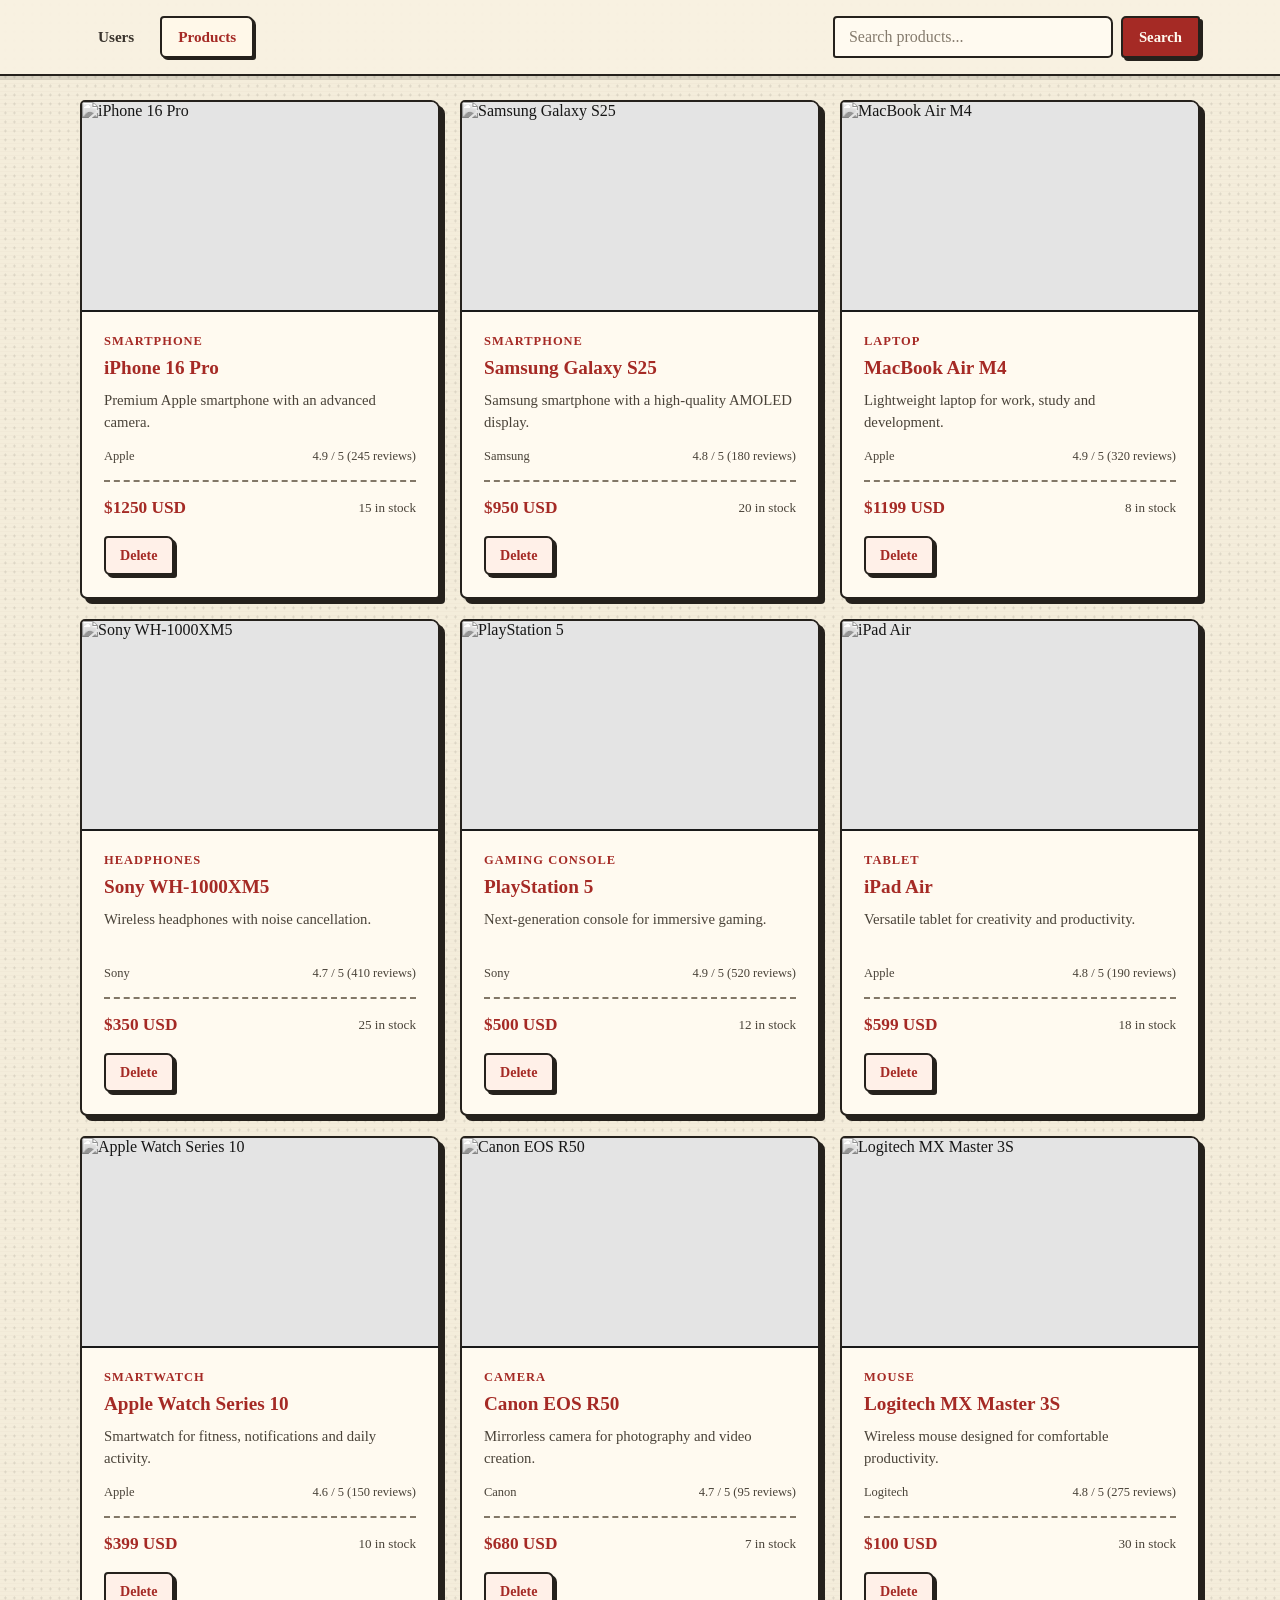
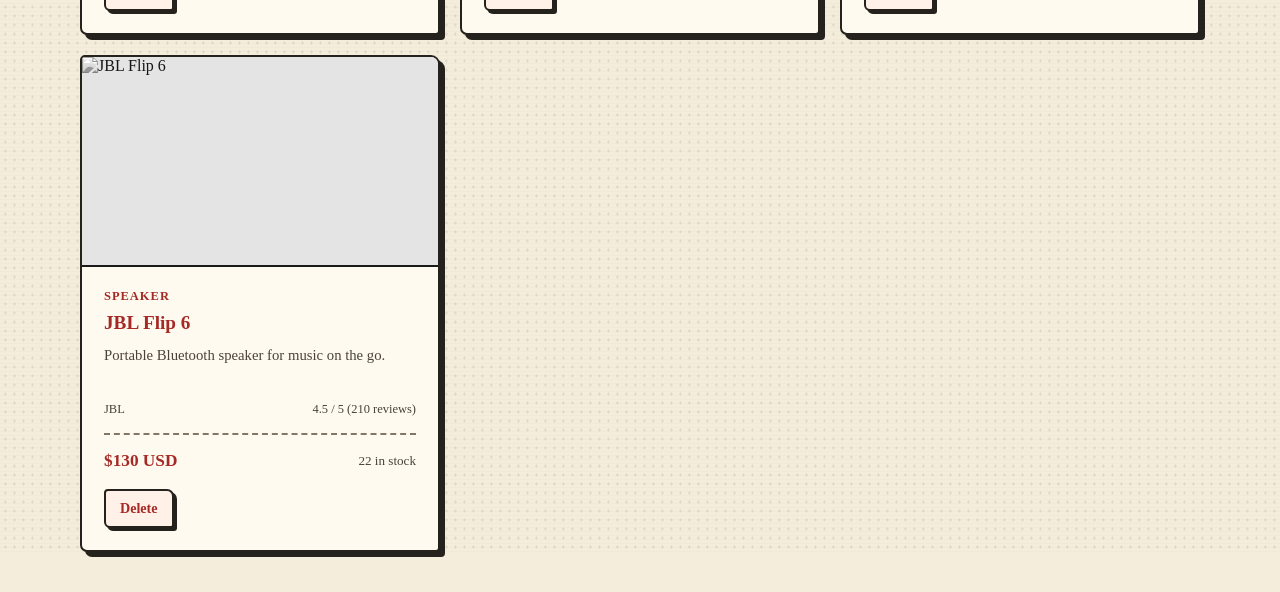
==== pages/prod.html @ b00ac567 "first commit" ====
<!doctype html>
<html lang="en">
  <head>
    <meta charset="UTF-8" />
    <meta name="viewport" content="width=device-width, initial-scale=1.0" />
    <title>Products</title>
    <link rel="stylesheet" href="../css/prod.css" />
  </head>
  <body>
    <header class="site-header">
      <nav class="site-nav">
        <a class="nav-link" href="../index.html">Users</a>
        <a class="nav-link active" href="./prod.html">Products</a>
        <form class="search-wrapper">
          <input
            class="search-input"
            name="search-text"
            type="search"
            placeholder="Search products..."
          />
          <button class="search-button" type="submit">Search</button>
        </form>
      </nav>
    </header>
    <main class="product-wrapper"></main>
    <script type="module" src="../js/prod.js"></script>
  </body>
</html>
---- css/prod.css ----
:root {
  font-family: "Comic Sans MS", "Segoe Print", "Bradley Hand", cursive;
  color: #201d1a;
  background: #f4eddb;
  font-synthesis: none;
  text-rendering: optimizeLegibility;
  -webkit-font-smoothing: antialiased;
  -moz-osx-font-smoothing: grayscale;
}

* {
  box-sizing: border-box;
}

body {
  min-width: 320px;
  min-height: 100vh;
  margin: 0;
  background:
    radial-gradient(circle, rgba(44, 39, 32, 0.11) 1px, transparent 1.4px) 90% 8% / 9px 9px,
    repeating-linear-gradient(0deg, rgba(125, 98, 58, 0.025) 0, rgba(125, 98, 58, 0.025) 1px, transparent 1px, transparent 4px),
    #f4eddb;
}

.site-header {
  position: sticky;
  z-index: 1;
  top: 0;
  padding: 16px 24px;
  border-bottom: 2px solid #25211c;
  background: rgba(248, 241, 225, 0.96);
  box-shadow: 0 4px 0 rgba(37, 33, 28, 0.12);
}

.site-nav {
  display: flex;
  align-items: center;
  width: min(1120px, 100%);
  margin: 0 auto;
  gap: 8px;
  flex-wrap: wrap;
}

.nav-link {
  padding: 10px 16px;
  border: 2px solid transparent;
  border-radius: 4px 7px 3px 6px;
  color: #39332c;
  font-size: 0.95rem;
  font-weight: 700;
  text-decoration: none;
  transition: transform 160ms ease, background-color 160ms ease;
}

.nav-link:hover,
.nav-link.active {
  color: #a52a25;
  background: #fff8e9;
}

.nav-link:hover {
  transform: rotate(-2deg);
}

.nav-link.active {
  border-color: #25211c;
  box-shadow: 2px 2px 0 #25211c;
}

.search-wrapper {
  display: flex;
  margin-left: auto;
  gap: 8px;
}

.search-input {
  width: min(36vw, 280px);
  min-width: 150px;
  padding: 10px 14px;
  border: 2px solid #25211c;
  border-radius: 4px 7px 5px 3px;
  outline: none;
  background: #fffaf0;
  color: #201d1a;
  font: inherit;
  transition: box-shadow 160ms ease, transform 160ms ease;
}

.search-input::placeholder {
  color: #857b6d;
}

.search-input:focus {
  box-shadow: 3px 3px 0 #25211c;
  transform: translate(-1px, -1px);
}

.search-button {
  padding: 10px 16px;
  border: 2px solid #25211c;
  border-radius: 5px 3px 6px 4px;
  background: #a52a25;
  color: #fffaf0;
  cursor: pointer;
  font: inherit;
  font-size: 0.92rem;
  font-weight: 700;
  box-shadow: 3px 3px 0 #25211c;
  transition: transform 160ms ease, box-shadow 160ms ease;
}

.search-button:hover {
  background: #84211d;
  box-shadow: 1px 1px 0 #25211c;
  transform: translate(2px, 2px);
}

.product-wrapper {
  display: grid;
  width: min(1120px, calc(100% - 48px));
  margin: 24px auto 40px;
  grid-template-columns: repeat(auto-fit, minmax(min(100%, 280px), 1fr));
  gap: 20px;
}

.product {
  overflow: hidden;
  border: 2px solid #25211c;
  border-radius: 5px 9px 4px 7px;
  background: #fffaf0;
  box-shadow: 5px 5px 0 #25211c;
  transition: transform 180ms ease, box-shadow 180ms ease;
}

.product:hover {
  transform: translate(-2px, -3px) rotate(-0.5deg);
  box-shadow: 8px 8px 0 #25211c;
}

.product-image {
  display: block;
  width: 100%;
  height: 210px;
  border-bottom: 2px solid #25211c;
  background: #e6dcc5;
  filter: grayscale(1) contrast(1.08);
  object-fit: cover;
}

.product-content {
  padding: 22px;
}

.product-category {
  margin: 0 0 8px;
  color: #a52a25;
  font-size: 0.78rem;
  font-weight: 700;
  letter-spacing: 0.08em;
  text-transform: uppercase;
}

.product h2 {
  margin: 0;
  color: #a52a25;
  font-size: 1.2rem;
}

.product-description {
  min-height: 42px;
  margin: 10px 0 16px;
  color: #494238;
  font-size: 0.92rem;
  line-height: 1.5;
}

.product-details,
.product-footer {
  display: flex;
  align-items: center;
  justify-content: space-between;
  gap: 12px;
}

.product-details {
  padding-bottom: 16px;
  border-bottom: 2px dashed #827767;
  color: #494238;
  font-size: 0.78rem;
}

.product-footer {
  padding-top: 16px;
}

.product-footer strong {
  color: #a52a25;
  font-size: 1.08rem;
}

.product-footer span {
  color: #494238;
  font-size: 0.82rem;
}

.delete-btn {
  margin-top: 18px;
  padding: 9px 14px;
  border: 2px solid #25211c;
  border-radius: 4px 7px 3px 6px;
  background: #fff0e8;
  color: #a52a25;
  cursor: pointer;
  font: inherit;
  font-size: 0.88rem;
  font-weight: 700;
  box-shadow: 3px 3px 0 #25211c;
  transition: transform 160ms ease, box-shadow 160ms ease, background-color 160ms ease;
}

.delete-btn:hover {
  background: #a52a25;
  color: #fffaf0;
  box-shadow: 1px 1px 0 #25211c;
  transform: translate(2px, 2px);
}

@media (max-width: 480px) {
  .site-header {
    padding: 12px 16px;
  }

  .product-wrapper {
    width: calc(100% - 32px);
    margin: 20px auto 24px;
    gap: 14px;
  }

  .search-wrapper {
    width: 100%;
    margin: 8px 0 0;
  }

  .search-input {
    width: auto;
    min-width: 0;
    flex: 1;
  }
}
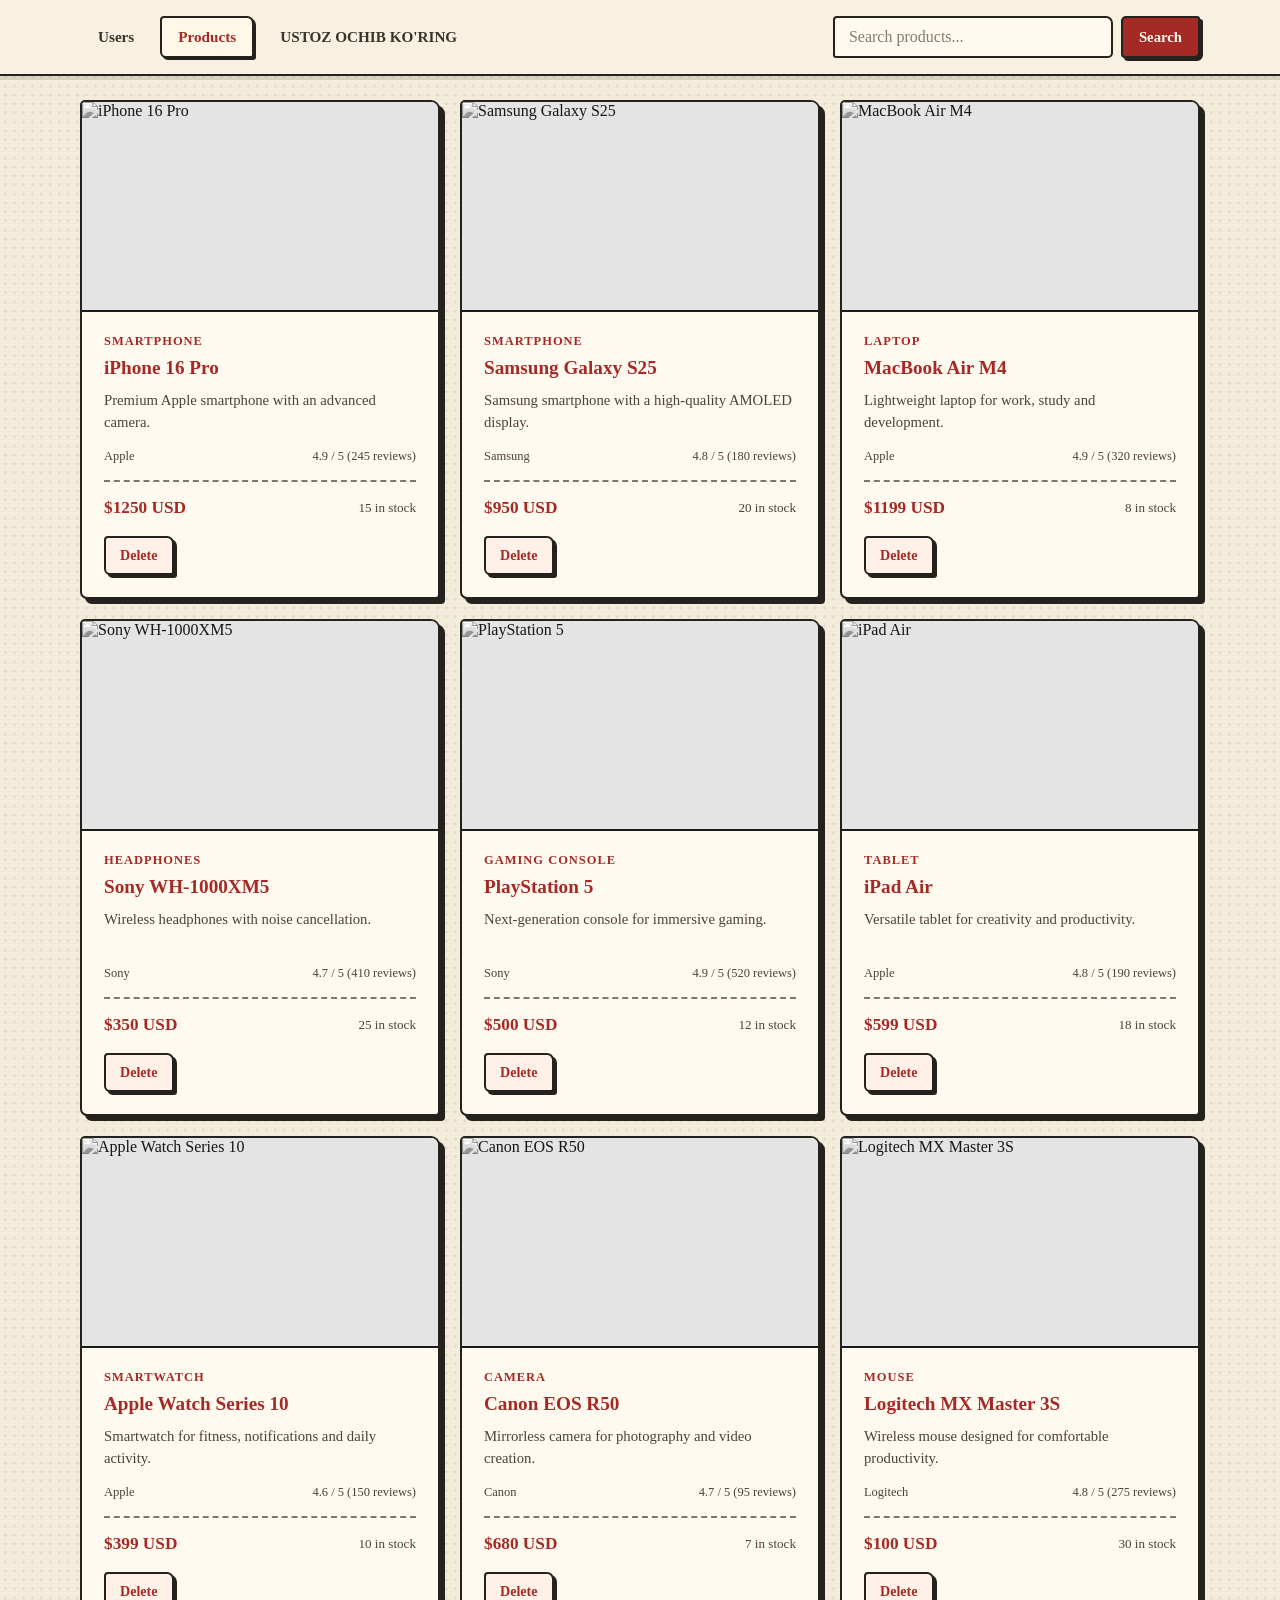
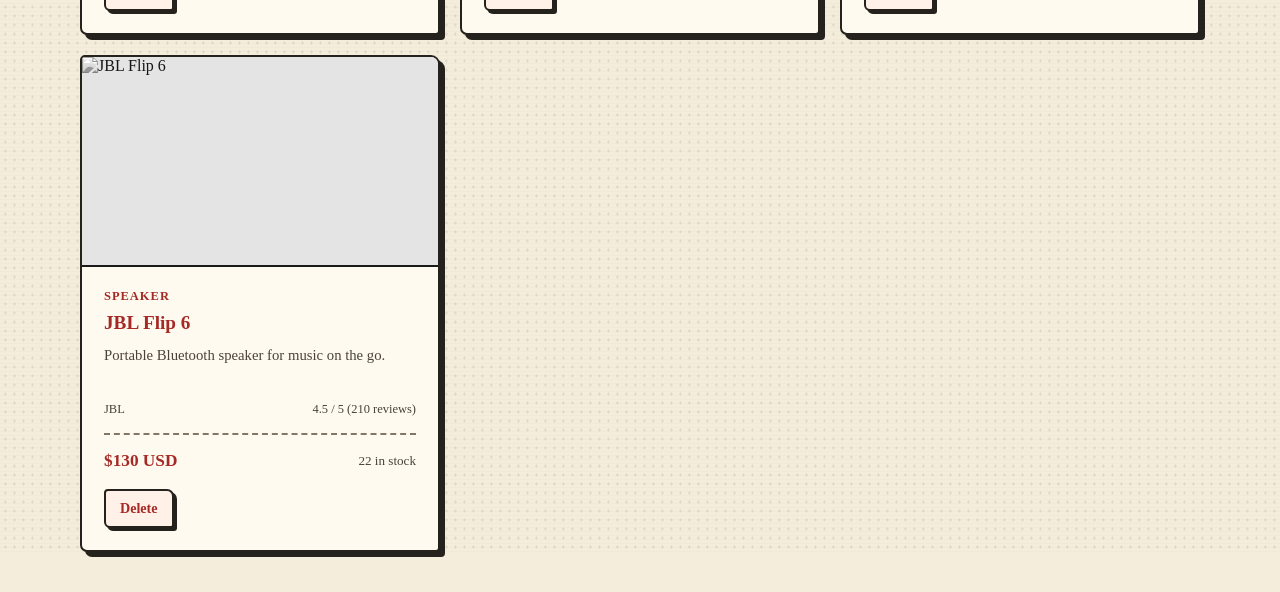
==== commit 808a486c: "second commit" ====
--- a/pages/prod.html
+++ b/pages/prod.html
@@ -11,6 +11,7 @@
       <nav class="site-nav">
         <a class="nav-link" href="../index.html">Users</a>
         <a class="nav-link active" href="./prod.html">Products</a>
+        <a class="nav-link" href="./ustoz.html">USTOZ OCHIB KO'RING</a>
         <form class="search-wrapper">
           <input
             class="search-input"
--- a/css/prod.css
+++ b/css/prod.css
@@ -123,6 +123,29 @@
   gap: 20px;
 }
 
+.teacher-page {
+  display: grid;
+  min-height: calc(100vh - 90px);
+  padding: 32px 24px;
+  place-items: center;
+}
+
+.teacher-note {
+  width: min(720px, 100%);
+  padding: clamp(28px, 6vw, 56px);
+  border: 3px solid #25211c;
+  border-radius: 6px 10px 5px 8px;
+  background:
+    repeating-linear-gradient(0deg, transparent 0, transparent 35px, rgba(165, 42, 37, 0.12) 36px, transparent 37px),
+    #fffaf0;
+  box-shadow: 8px 8px 0 #25211c;
+  font-size: clamp(1.2rem, 3vw, 1.8rem);
+  font-weight: 700;
+  line-height: 1.8;
+  text-align: center;
+  transform: rotate(-1deg);
+}
+
 .product {
   overflow: hidden;
   border: 2px solid #25211c;
